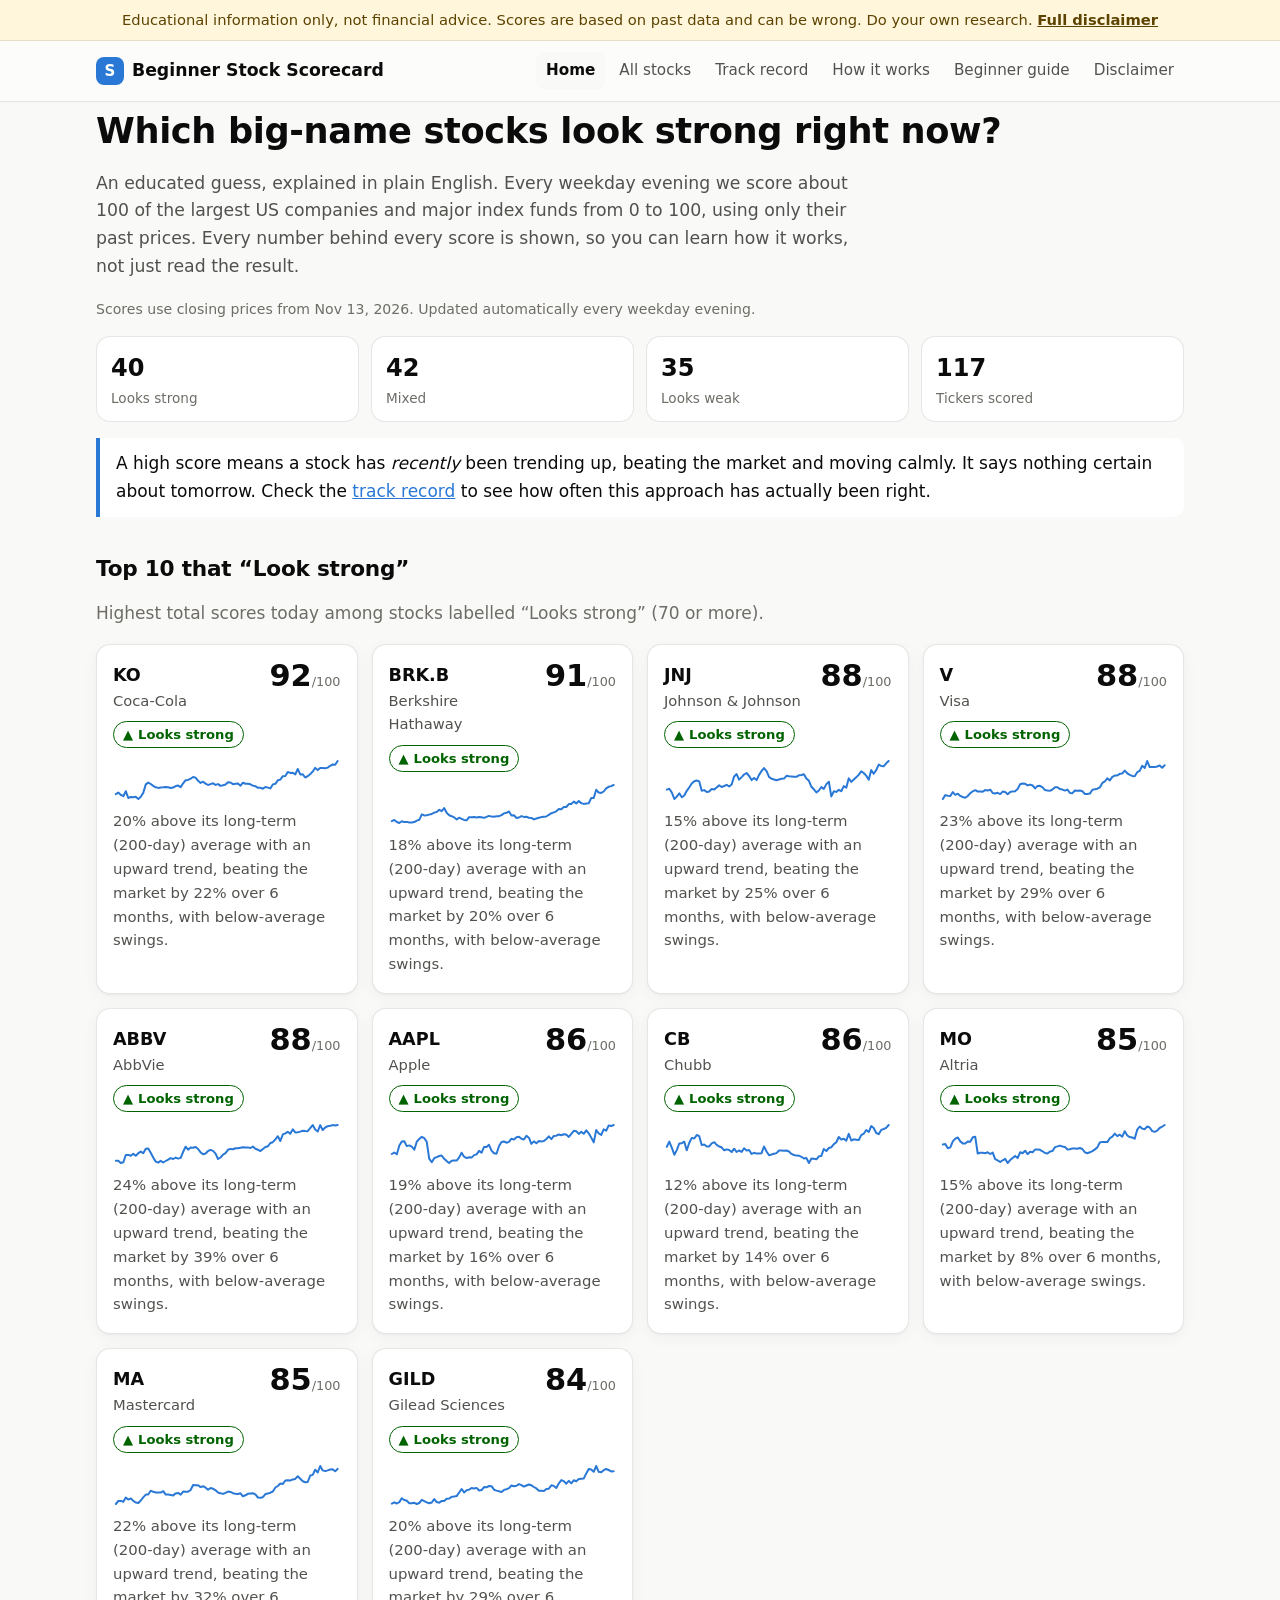
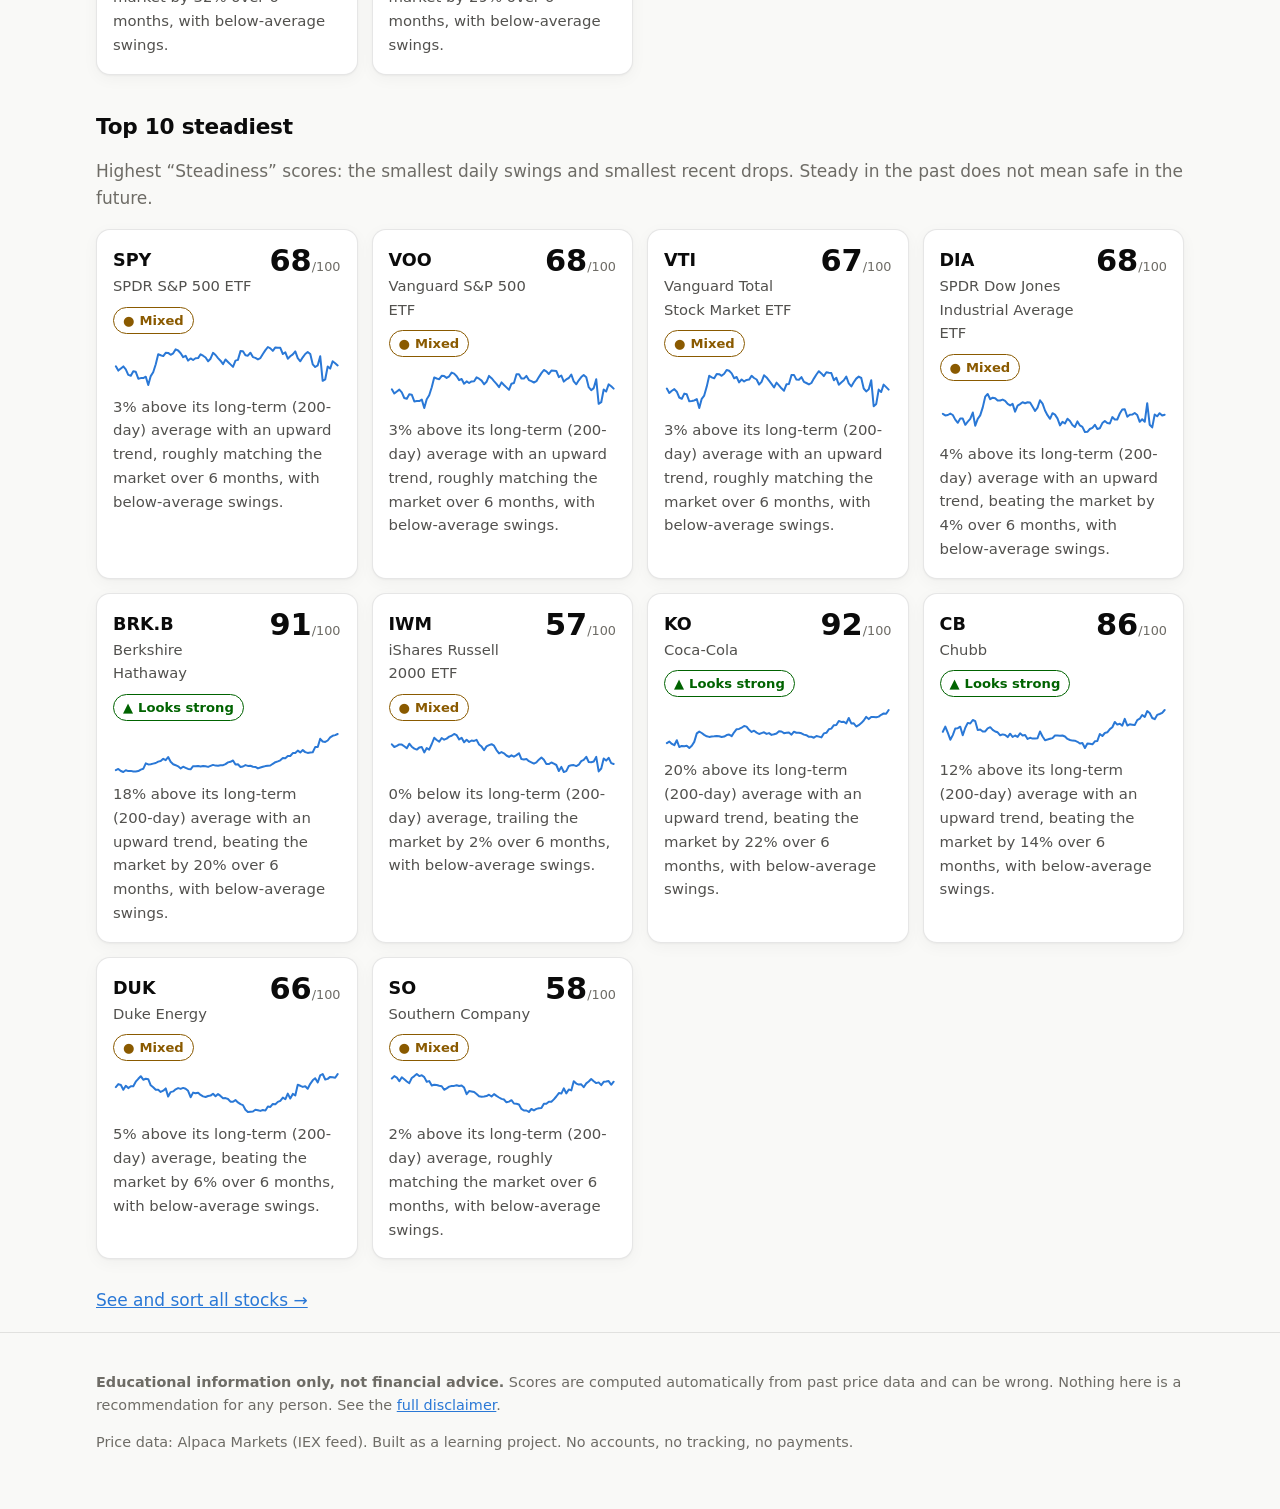
==== site/index.html @ bff0a10c "Beginner Stock Scorecard: scoring engine, static site, tests, daily workflow Co-Authored-By: Claude " ====
<!doctype html>
<html lang="en">
<head>
  <meta charset="utf-8">
  <meta name="viewport" content="width=device-width, initial-scale=1">
  <title>Beginner Stock Scorecard: an educational look at big-name stocks</title>
  <meta name="description" content="A free, transparent, educational scorecard of large US stocks and ETFs, explained in plain English for beginners.">
  <link rel="stylesheet" href="css/style.css">
</head>
<body data-page="home">
  <div class="disclaimer-banner" role="note">Educational information only, not financial advice. Scores are based on past data and can be wrong. Do your own research. <a href="disclaimer.html">Full disclaimer</a></div>
  <header id="site-header"></header>
  <main class="wrap">
    <h1>Which big-name stocks look strong right now?</h1>
    <p class="lede">An educated guess, explained in plain English. Every weekday evening we score about 100 of the largest
      US companies and major index funds from 0 to 100, using only their past prices. Every number behind every score
      is shown, so you can learn how it works, not just read the result.</p>
    <p class="muted small" data-asof></p>

    <div class="stats" id="stats"></div>

    <div class="callout">A high score means a stock has <em>recently</em> been trending up, beating the market and moving
      calmly. It says nothing certain about tomorrow. Check the <a href="track-record.html">track record</a> to see how
      often this approach has actually been right.</div>

    <h2>Top 10 that “Look strong”</h2>
    <p class="muted">Highest total scores today among stocks labelled “Looks strong” (70 or more).</p>
    <div class="grid" id="strong"></div>

    <h2>Top 10 steadiest</h2>
    <p class="muted">Highest “Steadiness” scores: the smallest daily swings and smallest recent drops. Steady in the
      past does not mean safe in the future.</p>
    <div class="grid" id="steady"></div>

    <p style="margin-top:28px"><a href="explore.html">See and sort all stocks →</a></p>
  </main>
  <footer id="site-footer"></footer>
  <script src="js/common.js"></script>
  <script src="js/home.js"></script>
</body>
</html>
---- site/css/style.css ----
:root {
  color-scheme: light;
  --page: #f9f9f7;
  --surface: #fcfcfb;
  --card: #ffffff;
  --ink: #0b0b0b;
  --ink-2: #52514e;
  --muted: #6e6c66;
  --grid: #e1e0d9;
  --axis: #c3c2b7;
  --border: rgba(11, 11, 11, 0.10);
  --accent: #2a78d6;
  --s1: #2a78d6;   /* price / main series */
  --s2: #eb6834;   /* 50-day average */
  --s3: #1baf7a;   /* 200-day average */
  --good: #0ca30c; --good-ink: #006300;
  --warn: #fab219; --warn-ink: #8a5a00;
  --bad: #d03b3b;  --bad-ink: #b02a2a;
  --banner-bg: #fff6dc; --banner-ink: #5c4300;
  --radius: 14px;
  --shadow: 0 1px 2px rgba(0,0,0,.04), 0 4px 16px rgba(0,0,0,.04);
  font-family: system-ui, -apple-system, "Segoe UI", Roboto, sans-serif;
}
@media (prefers-color-scheme: dark) {
  :root {
    color-scheme: dark;
    --page: #0d0d0d; --surface: #1a1a19; --card: #1a1a19;
    --ink: #f0efec; --ink-2: #c3c2b7; --muted: #9a988f;
    --grid: #2c2c2a; --axis: #383835; --border: rgba(255,255,255,0.10);
    --accent: #3987e5; --s1: #3987e5; --s2: #d95926; --s3: #199e70;
    --good-ink: #2fbf2f; --warn-ink: #fab219; --bad-ink: #e66767;
    --banner-bg: #2b2412; --banner-ink: #f3d68a;
    --shadow: none;
  }
}

* { box-sizing: border-box; }
html { -webkit-text-size-adjust: 100%; }
body { margin: 0; background: var(--page); color: var(--ink); line-height: 1.6; font-size: 17px; }
a { color: var(--accent); }
img, svg, canvas { max-width: 100%; }
h1, h2, h3 { line-height: 1.25; letter-spacing: -0.01em; }
h1 { font-size: clamp(1.6rem, 4vw, 2.2rem); margin: 0.2em 0 0.3em; }
h2 { font-size: 1.35rem; margin: 1.8em 0 0.6em; }
h3 { font-size: 1.1rem; margin: 1.2em 0 0.4em; }
.wrap { max-width: 1120px; margin: 0 auto; padding: 0 16px; }
.lede { color: var(--ink-2); font-size: 1.08rem; max-width: 70ch; }
.muted { color: var(--muted); }
.small { font-size: 0.88rem; }
.prose { max-width: 72ch; }
.prose li { margin: 0.3em 0; }

/* ---------- disclaimer banner ---------- */
.disclaimer-banner {
  background: var(--banner-bg); color: var(--banner-ink); font-size: 0.92rem;
  padding: 8px 16px; text-align: center; border-bottom: 1px solid var(--border);
}
.disclaimer-banner a { color: inherit; font-weight: 600; }
.demo-banner { background: var(--bad); color: #fff; text-align: center; padding: 8px 16px; font-weight: 700; }

/* ---------- header / nav ---------- */
.site-header { background: var(--surface); border-bottom: 1px solid var(--border); position: sticky; top: 0; z-index: 10; }
.site-header .wrap { display: flex; align-items: center; gap: 16px; min-height: 60px; flex-wrap: wrap; }
.brand { font-weight: 800; color: var(--ink); text-decoration: none; font-size: 1.08rem; display: flex; align-items: center; gap: 8px; }
.brand-mark { width: 28px; height: 28px; border-radius: 8px; background: var(--accent); color: #fff; display: grid; place-items: center; font-size: 15px; }
.nav { display: flex; gap: 4px; flex-wrap: wrap; margin-left: auto; }
.nav a { color: var(--ink-2); text-decoration: none; padding: 6px 10px; border-radius: 8px; font-size: 0.95rem; }
.nav a:hover { background: var(--page); color: var(--ink); }
.nav a.active { color: var(--ink); background: var(--page); font-weight: 600; }
.nav-toggle { display: none; margin-left: auto; background: none; border: 1px solid var(--border); color: var(--ink);
  border-radius: 8px; padding: 6px 10px; font-size: 1rem; }
@media (max-width: 760px) {
  .nav-toggle { display: block; }
  .nav { display: none; width: 100%; flex-direction: column; padding-bottom: 10px; }
  .nav.open { display: flex; }
}

main { padding: 20px 0 48px; }
footer { border-top: 1px solid var(--border); padding: 24px 0 40px; color: var(--muted); font-size: 0.9rem; }

/* ---------- cards ---------- */
.grid { display: grid; gap: 14px; grid-template-columns: repeat(auto-fill, minmax(260px, 1fr)); }
.card {
  background: var(--card); border: 1px solid var(--border); border-radius: var(--radius); padding: 16px;
  box-shadow: var(--shadow); color: inherit; text-decoration: none; display: block;
}
a.card:hover { border-color: var(--accent); }
.card-top { display: flex; justify-content: space-between; align-items: flex-start; gap: 10px; }
.card .ticker { font-weight: 800; font-size: 1.1rem; }
.card .name { color: var(--ink-2); font-size: 0.92rem; }
.score-num { font-size: 1.9rem; font-weight: 800; line-height: 1; text-align: right; }
.score-num small { font-size: 0.8rem; color: var(--muted); font-weight: 500; }
.card .reason { font-size: 0.93rem; color: var(--ink-2); margin: 8px 0 0; }
.spark { display: block; width: 100%; height: 44px; margin-top: 10px; }

.badge { display: inline-flex; align-items: center; gap: 5px; font-size: 0.82rem; font-weight: 700;
  padding: 2px 9px; border-radius: 999px; border: 1px solid currentColor; white-space: nowrap; }
.badge.strong { color: var(--good-ink); }
.badge.mixed { color: var(--warn-ink); }
.badge.weak { color: var(--bad-ink); }

.stats { display: grid; gap: 12px; grid-template-columns: repeat(auto-fit, minmax(150px, 1fr)); margin: 16px 0; }
.stat { background: var(--card); border: 1px solid var(--border); border-radius: var(--radius); padding: 12px 14px; }
.stat .v { font-size: 1.5rem; font-weight: 800; }
.stat .k { color: var(--muted); font-size: 0.85rem; }

/* ---------- score breakdown bars ---------- */
.part { margin: 14px 0; }
.part-head { display: flex; justify-content: space-between; gap: 10px; font-weight: 600; }
.bar { height: 12px; background: var(--grid); border-radius: 6px; overflow: hidden; margin: 6px 0; }
.bar > span { display: block; height: 100%; background: var(--s1); border-radius: 6px; }
.part p { margin: 4px 0; color: var(--ink-2); font-size: 0.93rem; }

/* ---------- charts ---------- */
.chart-box { background: var(--card); border: 1px solid var(--border); border-radius: var(--radius); padding: 14px; }
.chart-box canvas { width: 100% !important; }
.legend { display: flex; gap: 16px; flex-wrap: wrap; font-size: 0.88rem; color: var(--ink-2); margin-bottom: 8px; }
.legend i { display: inline-block; width: 14px; height: 3px; border-radius: 2px; vertical-align: middle; margin-right: 6px; }
.two-col { display: grid; gap: 18px; grid-template-columns: 1fr; }
@media (min-width: 900px) { .two-col { grid-template-columns: 3fr 2fr; } }

/* ---------- table ---------- */
.controls { display: flex; gap: 10px; flex-wrap: wrap; margin: 12px 0; }
.controls input, .controls select {
  font: inherit; font-size: 0.95rem; padding: 8px 10px; border-radius: 10px; border: 1px solid var(--border);
  background: var(--card); color: var(--ink); min-width: 0;
}
.controls input { flex: 1 1 220px; }
.table-wrap { overflow-x: auto; background: var(--card); border: 1px solid var(--border); border-radius: var(--radius); }
table { border-collapse: collapse; width: 100%; font-size: 0.93rem; }
th, td { padding: 9px 12px; text-align: left; border-bottom: 1px solid var(--grid); white-space: nowrap; }
td.num, th.num { text-align: right; font-variant-numeric: tabular-nums; }
th { font-size: 0.82rem; color: var(--muted); font-weight: 600; text-transform: uppercase; letter-spacing: 0.03em; }
th button { all: unset; cursor: pointer; }
th button:hover { color: var(--ink); }
th button:focus-visible { outline: 2px solid var(--accent); outline-offset: 2px; }
tbody tr:hover { background: var(--page); }
.pos { color: var(--good-ink); } .neg { color: var(--bad-ink); }

.callout { border-left: 4px solid var(--accent); background: var(--card); padding: 12px 16px; border-radius: 0 10px 10px 0; margin: 16px 0; }
.callout.warn { border-left-color: var(--bad); }
.pill-row { display: flex; gap: 8px; flex-wrap: wrap; }
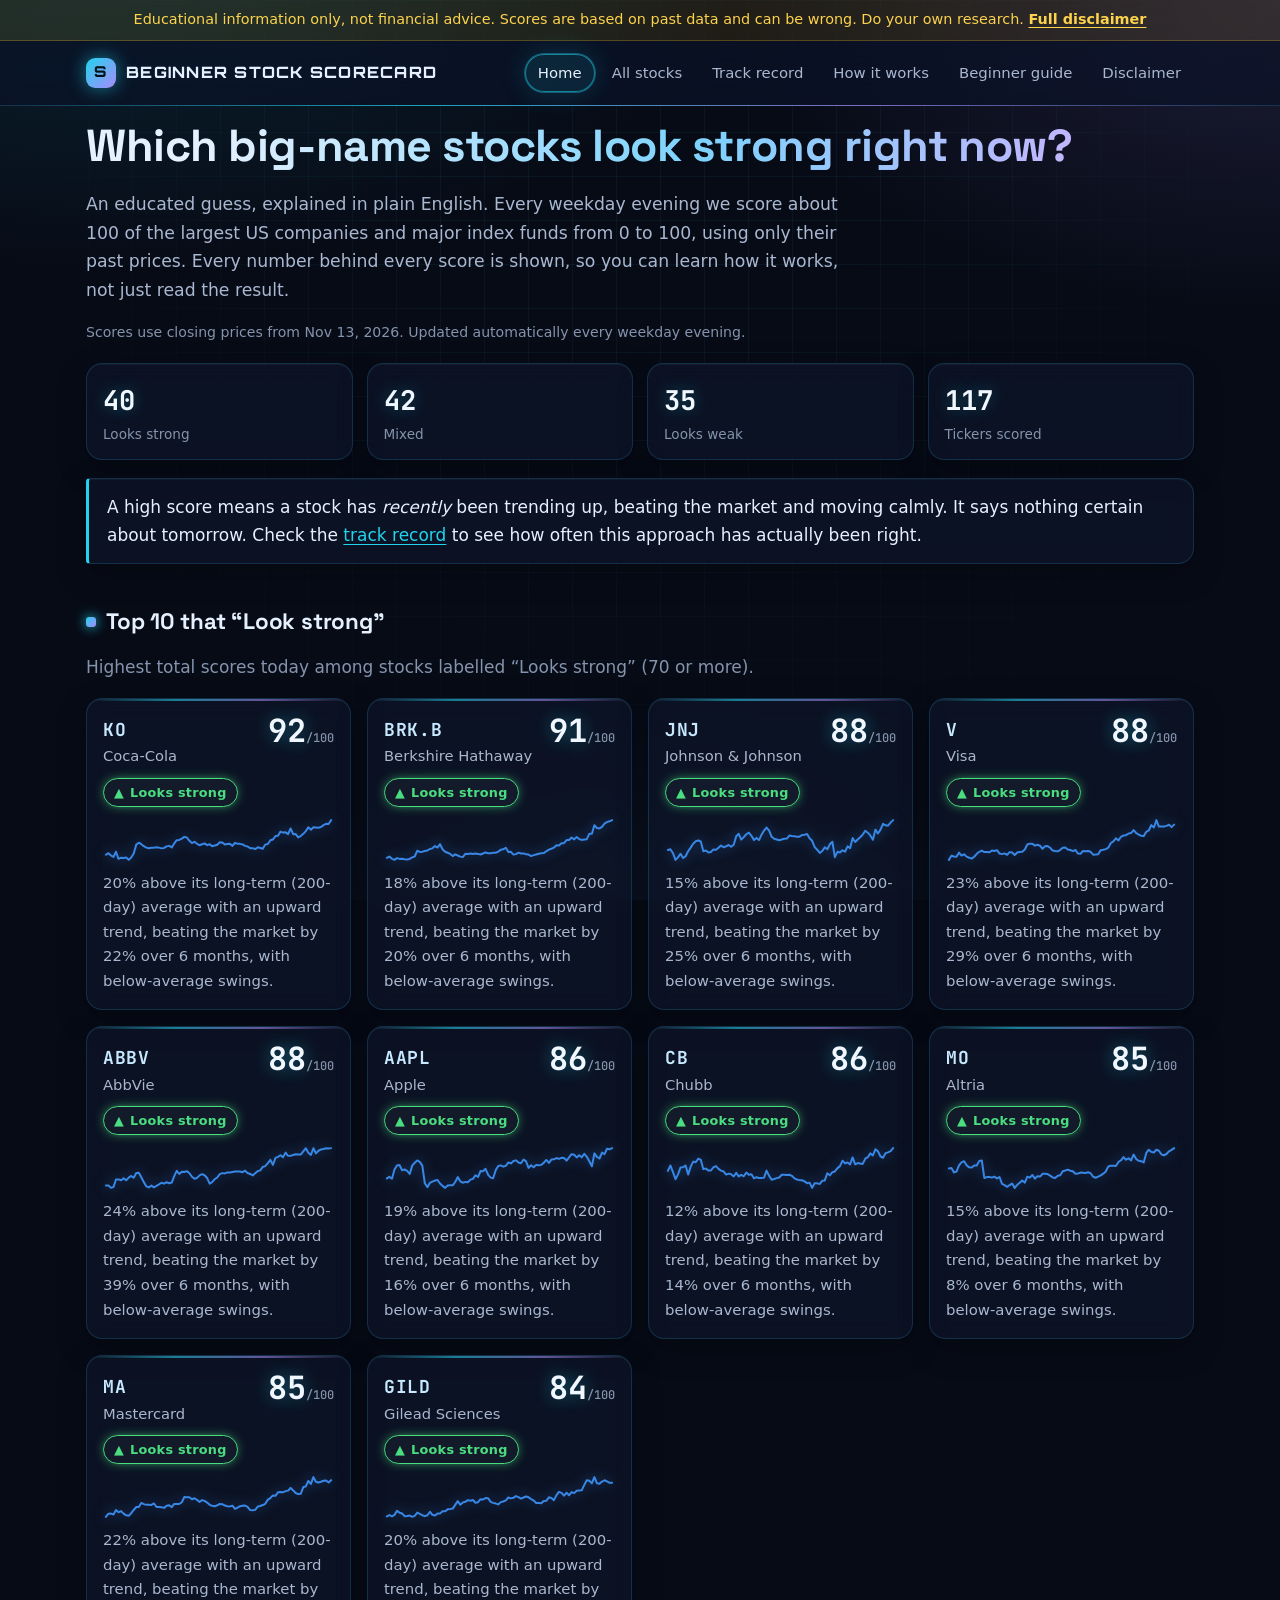
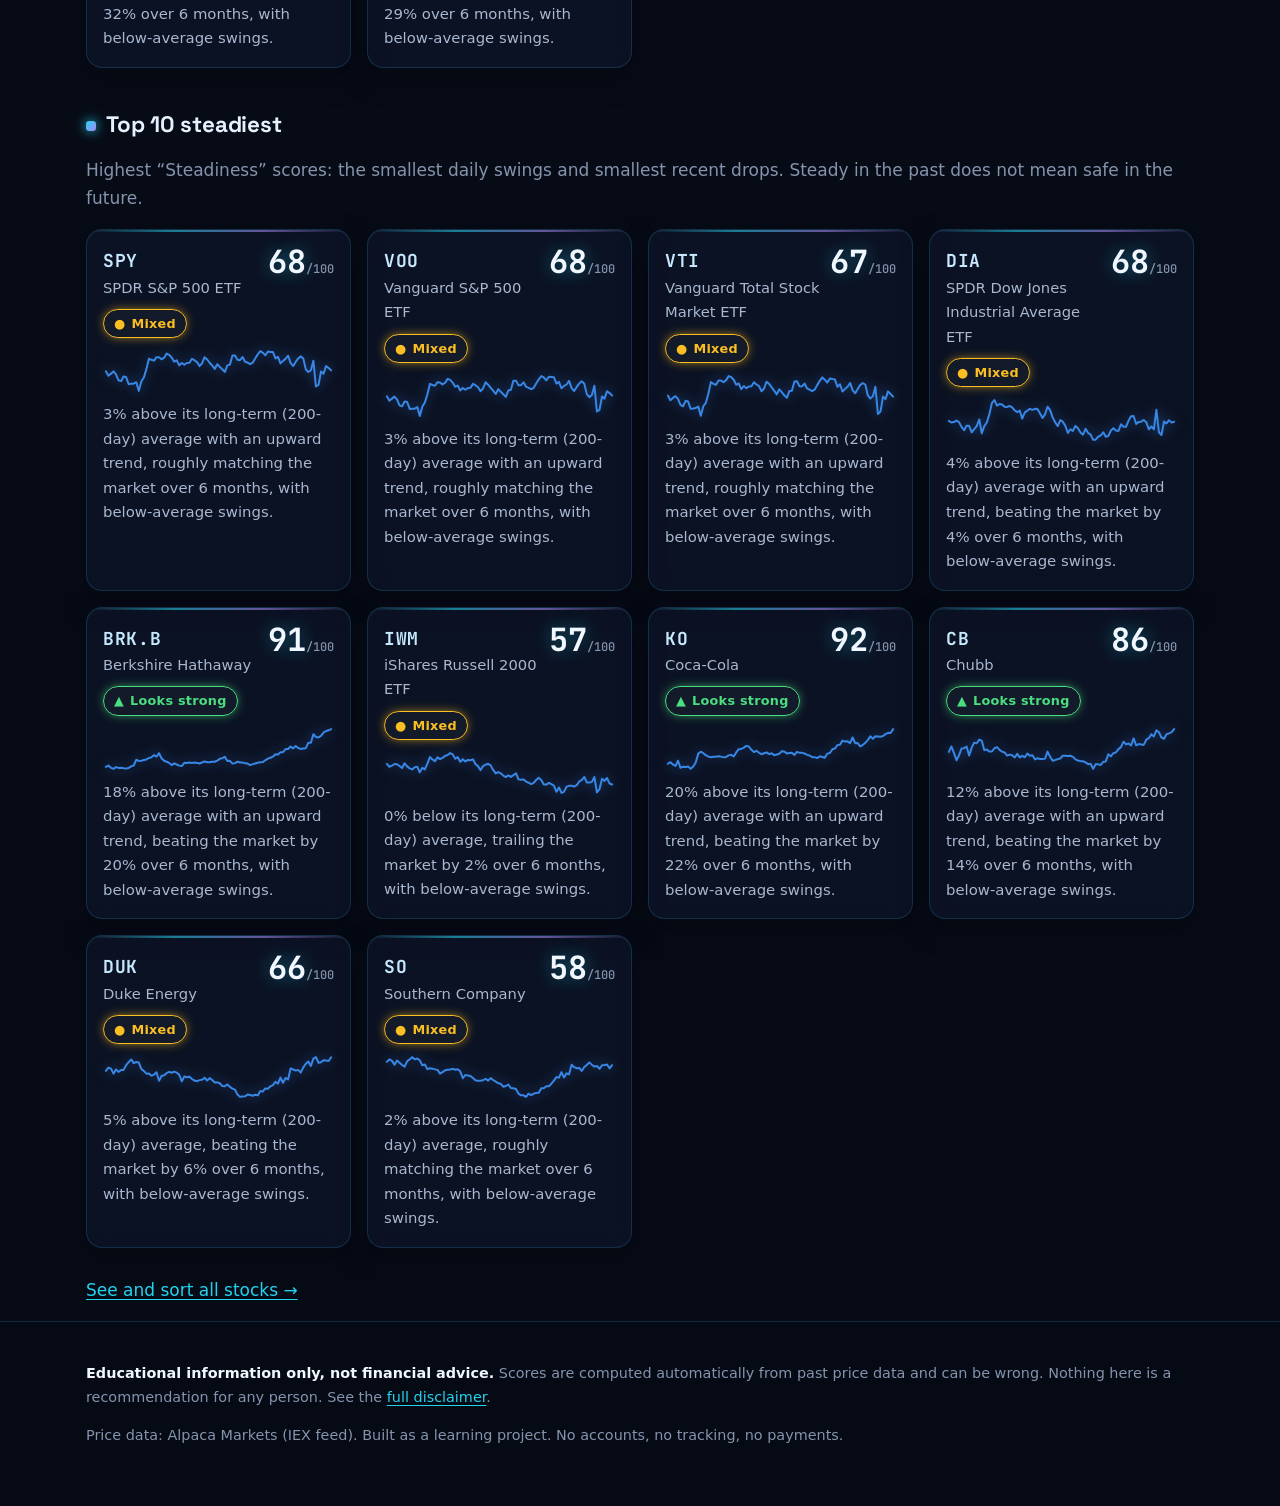
==== commit bcd54c3e: "Version CSS/JS links so visitors get design updates Co-Authored-By: Claude Opus 5.5 <noreply@anthrop" ====
--- a/site/index.html
+++ b/site/index.html
@@ -5,7 +5,8 @@
   <meta name="viewport" content="width=device-width, initial-scale=1">
   <title>Beginner Stock Scorecard: an educational look at big-name stocks</title>
   <meta name="description" content="A free, transparent, educational scorecard of large US stocks and ETFs, explained in plain English for beginners.">
-  <link rel="stylesheet" href="css/style.css">
+  <link rel="icon" href="favicon.svg" type="image/svg+xml">
+  <link rel="stylesheet" href="css/style.css?v=2">
 </head>
 <body data-page="home">
   <div class="disclaimer-banner" role="note">Educational information only, not financial advice. Scores are based on past data and can be wrong. Do your own research. <a href="disclaimer.html">Full disclaimer</a></div>
@@ -35,7 +36,7 @@
     <p style="margin-top:28px"><a href="explore.html">See and sort all stocks →</a></p>
   </main>
   <footer id="site-footer"></footer>
-  <script src="js/common.js"></script>
-  <script src="js/home.js"></script>
+  <script src="js/common.js?v=2"></script>
+  <script src="js/home.js?v=2"></script>
 </body>
 </html>
--- a/site/css/style.css
+++ b/site/css/style.css
@@ -1,142 +1,214 @@
+/* Futuristic theme: dark glass, neon edges. Data colors stay on the validated palette. */
+@import url("https://fonts.googleapis.com/css2?family=Orbitron:wght@600;800&family=Space+Grotesk:wght@500;700&family=JetBrains+Mono:wght@500;700&display=swap");
+
 :root {
-  color-scheme: light;
-  --page: #f9f9f7;
-  --surface: #fcfcfb;
-  --card: #ffffff;
-  --ink: #0b0b0b;
-  --ink-2: #52514e;
-  --muted: #6e6c66;
-  --grid: #e1e0d9;
-  --axis: #c3c2b7;
-  --border: rgba(11, 11, 11, 0.10);
-  --accent: #2a78d6;
-  --s1: #2a78d6;   /* price / main series */
-  --s2: #eb6834;   /* 50-day average */
-  --s3: #1baf7a;   /* 200-day average */
-  --good: #0ca30c; --good-ink: #006300;
-  --warn: #fab219; --warn-ink: #8a5a00;
-  --bad: #d03b3b;  --bad-ink: #b02a2a;
-  --banner-bg: #fff6dc; --banner-ink: #5c4300;
-  --radius: 14px;
-  --shadow: 0 1px 2px rgba(0,0,0,.04), 0 4px 16px rgba(0,0,0,.04);
-  font-family: system-ui, -apple-system, "Segoe UI", Roboto, sans-serif;
-}
-@media (prefers-color-scheme: dark) {
-  :root {
-    color-scheme: dark;
-    --page: #0d0d0d; --surface: #1a1a19; --card: #1a1a19;
-    --ink: #f0efec; --ink-2: #c3c2b7; --muted: #9a988f;
-    --grid: #2c2c2a; --axis: #383835; --border: rgba(255,255,255,0.10);
-    --accent: #3987e5; --s1: #3987e5; --s2: #d95926; --s3: #199e70;
-    --good-ink: #2fbf2f; --warn-ink: #fab219; --bad-ink: #e66767;
-    --banner-bg: #2b2412; --banner-ink: #f3d68a;
-    --shadow: none;
-  }
+  color-scheme: dark;
+  --page: #070b16;
+  --surface: rgba(12, 19, 38, 0.72);
+  --card: rgba(15, 23, 44, 0.62);
+  --card-solid: #0f172c;
+  --ink: #e6f1ff;
+  --ink-2: #a9b8d0;
+  --muted: #8494ad;
+  --grid: rgba(148, 163, 184, 0.14);
+  --axis: rgba(148, 163, 184, 0.32);
+  --border: rgba(56, 189, 248, 0.18);
+  --border-strong: rgba(34, 211, 238, 0.55);
+  --accent: #22d3ee;      /* neon cyan: links, focus, decoration */
+  --accent-2: #a78bfa;    /* neon violet: decoration */
+  --glow: 0 0 0 1px rgba(34, 211, 238, 0.35), 0 0 28px rgba(34, 211, 238, 0.18);
+  /* chart series: validated dark-mode palette steps */
+  --s1: #3987e5;   /* price / main series */
+  --s2: #d95926;   /* 50-day average */
+  --s3: #199e70;   /* 200-day average */
+  --good: #0ca30c; --good-ink: #4ade80;
+  --warn: #fab219; --warn-ink: #fbbf24;
+  --bad: #d03b3b;  --bad-ink: #f87171;
+  --banner-bg: rgba(251, 191, 36, 0.10); --banner-ink: #fcd34d;
+  --radius: 16px;
+  --font-body: system-ui, -apple-system, "Segoe UI", Roboto, sans-serif;
+  --font-head: "Space Grotesk", var(--font-body);
+  --font-brand: "Orbitron", var(--font-head);
+  --font-num: "JetBrains Mono", ui-monospace, "Cascadia Mono", Consolas, monospace;
+  font-family: var(--font-body);
 }
 
 * { box-sizing: border-box; }
 html { -webkit-text-size-adjust: 100%; }
-body { margin: 0; background: var(--page); color: var(--ink); line-height: 1.6; font-size: 17px; }
-a { color: var(--accent); }
+body {
+  margin: 0; color: var(--ink); line-height: 1.65; font-size: 17px; min-height: 100vh;
+  background:
+    radial-gradient(1100px 600px at 8% -10%, rgba(34, 211, 238, 0.14), transparent 60%),
+    radial-gradient(900px 520px at 100% 0%, rgba(167, 139, 250, 0.14), transparent 60%),
+    radial-gradient(800px 600px at 50% 120%, rgba(57, 135, 229, 0.10), transparent 60%),
+    var(--page);
+  background-attachment: fixed;
+}
+/* faint holographic grid */
+body::before {
+  content: ""; position: fixed; inset: 0; pointer-events: none; z-index: -1;
+  background-image:
+    linear-gradient(rgba(56, 189, 248, 0.06) 1px, transparent 1px),
+    linear-gradient(90deg, rgba(56, 189, 248, 0.06) 1px, transparent 1px);
+  background-size: 44px 44px;
+  mask-image: radial-gradient(ellipse at 50% 0%, #000 30%, transparent 75%);
+  -webkit-mask-image: radial-gradient(ellipse at 50% 0%, #000 30%, transparent 75%);
+}
+a { color: var(--accent); text-underline-offset: 3px; }
+a:hover { text-shadow: 0 0 12px rgba(34, 211, 238, 0.6); }
+:focus-visible { outline: 2px solid var(--accent); outline-offset: 3px; border-radius: 6px; }
 img, svg, canvas { max-width: 100%; }
-h1, h2, h3 { line-height: 1.25; letter-spacing: -0.01em; }
-h1 { font-size: clamp(1.6rem, 4vw, 2.2rem); margin: 0.2em 0 0.3em; }
-h2 { font-size: 1.35rem; margin: 1.8em 0 0.6em; }
-h3 { font-size: 1.1rem; margin: 1.2em 0 0.4em; }
-.wrap { max-width: 1120px; margin: 0 auto; padding: 0 16px; }
+h1, h2, h3 { font-family: var(--font-head); line-height: 1.2; letter-spacing: -0.01em; }
+h1 {
+  font-size: clamp(1.8rem, 4.6vw, 2.8rem); margin: 0.3em 0 0.35em; color: var(--ink);
+  background: linear-gradient(92deg, #e6f1ff 10%, #7dd3fc 55%, #c4b5fd 90%);
+  -webkit-background-clip: text; background-clip: text; -webkit-text-fill-color: transparent;
+}
+h2 { font-size: 1.4rem; margin: 2em 0 0.6em; display: flex; align-items: center; gap: 10px; }
+h2::before {
+  content: ""; width: 10px; height: 10px; border-radius: 3px; flex: none;
+  background: linear-gradient(135deg, var(--accent), var(--accent-2)); box-shadow: 0 0 12px var(--accent);
+}
+h3 { font-size: 1.12rem; margin: 1.3em 0 0.4em; color: #c7e9ff; }
+.wrap { max-width: 1140px; margin: 0 auto; padding: 0 16px; }
 .lede { color: var(--ink-2); font-size: 1.08rem; max-width: 70ch; }
 .muted { color: var(--muted); }
 .small { font-size: 0.88rem; }
-.prose { max-width: 72ch; }
-.prose li { margin: 0.3em 0; }
+.prose { max-width: 74ch; }
+.prose li { margin: 0.35em 0; }
+strong { color: #f1f7ff; }
 
 /* ---------- disclaimer banner ---------- */
 .disclaimer-banner {
-  background: var(--banner-bg); color: var(--banner-ink); font-size: 0.92rem;
-  padding: 8px 16px; text-align: center; border-bottom: 1px solid var(--border);
-}
-.disclaimer-banner a { color: inherit; font-weight: 600; }
+  background: var(--banner-bg); color: var(--banner-ink); font-size: 0.9rem;
+  padding: 8px 16px; text-align: center; border-bottom: 1px solid rgba(251, 191, 36, 0.25);
+  backdrop-filter: blur(8px);
+}
+.disclaimer-banner a { color: inherit; font-weight: 700; }
 .demo-banner { background: var(--bad); color: #fff; text-align: center; padding: 8px 16px; font-weight: 700; }
 
 /* ---------- header / nav ---------- */
-.site-header { background: var(--surface); border-bottom: 1px solid var(--border); position: sticky; top: 0; z-index: 10; }
-.site-header .wrap { display: flex; align-items: center; gap: 16px; min-height: 60px; flex-wrap: wrap; }
-.brand { font-weight: 800; color: var(--ink); text-decoration: none; font-size: 1.08rem; display: flex; align-items: center; gap: 8px; }
-.brand-mark { width: 28px; height: 28px; border-radius: 8px; background: var(--accent); color: #fff; display: grid; place-items: center; font-size: 15px; }
+.site-header {
+  background: var(--surface); border-bottom: 1px solid var(--border); position: sticky; top: 0; z-index: 10;
+  backdrop-filter: blur(14px) saturate(140%); -webkit-backdrop-filter: blur(14px) saturate(140%);
+}
+.site-header::after {
+  content: ""; position: absolute; left: 0; right: 0; bottom: -1px; height: 1px;
+  background: linear-gradient(90deg, transparent, var(--accent), var(--accent-2), transparent); opacity: 0.7;
+}
+.site-header .wrap { display: flex; align-items: center; gap: 16px; min-height: 64px; flex-wrap: wrap; }
+.brand {
+  font-family: var(--font-brand); font-weight: 800; color: var(--ink); text-decoration: none;
+  font-size: 0.98rem; letter-spacing: 0.08em; text-transform: uppercase; display: flex; align-items: center; gap: 10px;
+}
+.brand:hover { text-shadow: none; }
+.brand-mark {
+  width: 30px; height: 30px; border-radius: 9px; color: #04121a; display: grid; place-items: center; font-size: 15px;
+  background: linear-gradient(135deg, var(--accent), var(--accent-2)); box-shadow: 0 0 18px rgba(34, 211, 238, 0.55);
+}
 .nav { display: flex; gap: 4px; flex-wrap: wrap; margin-left: auto; }
-.nav a { color: var(--ink-2); text-decoration: none; padding: 6px 10px; border-radius: 8px; font-size: 0.95rem; }
-.nav a:hover { background: var(--page); color: var(--ink); }
-.nav a.active { color: var(--ink); background: var(--page); font-weight: 600; }
-.nav-toggle { display: none; margin-left: auto; background: none; border: 1px solid var(--border); color: var(--ink);
-  border-radius: 8px; padding: 6px 10px; font-size: 1rem; }
+.nav a {
+  color: var(--ink-2); text-decoration: none; padding: 6px 12px; border-radius: 999px; font-size: 0.93rem;
+  border: 1px solid transparent; transition: color .15s, border-color .15s, background .15s;
+}
+.nav a:hover { color: var(--ink); border-color: var(--border); background: rgba(34, 211, 238, 0.06); text-shadow: none; }
+.nav a.active { color: var(--ink); border-color: var(--border-strong); background: rgba(34, 211, 238, 0.10); box-shadow: var(--glow); }
+.nav-toggle {
+  display: none; margin-left: auto; background: rgba(34, 211, 238, 0.08); border: 1px solid var(--border-strong);
+  color: var(--ink); border-radius: 10px; padding: 6px 12px; font: inherit; font-size: 0.95rem;
+}
 @media (max-width: 760px) {
-  .nav-toggle { display: block; }
-  .nav { display: none; width: 100%; flex-direction: column; padding-bottom: 10px; }
+  .site-header .wrap { flex-wrap: wrap; gap: 10px; }
+  .brand { flex: 1 1 0; min-width: 0; font-size: 0.8rem; letter-spacing: 0.05em; line-height: 1.3; }
+  .nav-toggle { display: block; flex: none; }
+  .nav { display: none; width: 100%; flex-direction: column; padding-bottom: 12px; }
   .nav.open { display: flex; }
 }
 
-main { padding: 20px 0 48px; }
-footer { border-top: 1px solid var(--border); padding: 24px 0 40px; color: var(--muted); font-size: 0.9rem; }
-
-/* ---------- cards ---------- */
-.grid { display: grid; gap: 14px; grid-template-columns: repeat(auto-fill, minmax(260px, 1fr)); }
-.card {
-  background: var(--card); border: 1px solid var(--border); border-radius: var(--radius); padding: 16px;
-  box-shadow: var(--shadow); color: inherit; text-decoration: none; display: block;
-}
-a.card:hover { border-color: var(--accent); }
+main { padding: 22px 0 56px; }
+footer { border-top: 1px solid var(--border); padding: 26px 0 44px; color: var(--muted); font-size: 0.9rem; background: rgba(7, 11, 22, 0.6); }
+
+/* ---------- glass cards ---------- */
+.grid { display: grid; gap: 16px; grid-template-columns: repeat(auto-fill, minmax(262px, 1fr)); }
+.card, .stat, .chart-box, .table-wrap, .callout {
+  background: var(--card); border: 1px solid var(--border); border-radius: var(--radius);
+  backdrop-filter: blur(10px); -webkit-backdrop-filter: blur(10px);
+  box-shadow: inset 0 1px 0 rgba(255, 255, 255, 0.04), 0 10px 30px rgba(0, 0, 0, 0.25);
+}
+.card { padding: 16px; color: inherit; text-decoration: none; display: block; position: relative; overflow: hidden; }
+.card::before {
+  content: ""; position: absolute; inset: 0 0 auto 0; height: 2px;
+  background: linear-gradient(90deg, transparent, var(--accent), var(--accent-2), transparent); opacity: 0.55;
+}
+a.card { transition: transform .18s ease, border-color .18s ease, box-shadow .18s ease; }
+a.card:hover { border-color: var(--border-strong); box-shadow: var(--glow); transform: translateY(-3px); text-shadow: none; }
 .card-top { display: flex; justify-content: space-between; align-items: flex-start; gap: 10px; }
-.card .ticker { font-weight: 800; font-size: 1.1rem; }
+.card .ticker { font-family: var(--font-num); font-weight: 700; font-size: 1.12rem; letter-spacing: 0.04em; color: #c7e9ff; }
 .card .name { color: var(--ink-2); font-size: 0.92rem; }
-.score-num { font-size: 1.9rem; font-weight: 800; line-height: 1; text-align: right; }
-.score-num small { font-size: 0.8rem; color: var(--muted); font-weight: 500; }
+.score-num {
+  font-family: var(--font-num); font-size: 2rem; font-weight: 700; line-height: 1; text-align: right; color: #f1f7ff;
+  text-shadow: 0 0 18px rgba(34, 211, 238, 0.45);
+}
+.score-num small { font-size: 0.75rem; color: var(--muted); font-weight: 500; text-shadow: none; }
 .card .reason { font-size: 0.93rem; color: var(--ink-2); margin: 8px 0 0; }
-.spark { display: block; width: 100%; height: 44px; margin-top: 10px; }
-
-.badge { display: inline-flex; align-items: center; gap: 5px; font-size: 0.82rem; font-weight: 700;
-  padding: 2px 9px; border-radius: 999px; border: 1px solid currentColor; white-space: nowrap; }
+.spark { display: block; width: 100%; height: 46px; margin-top: 10px; filter: drop-shadow(0 0 6px rgba(57, 135, 229, 0.55)); }
+
+.badge {
+  display: inline-flex; align-items: center; gap: 6px; font-size: 0.8rem; font-weight: 700; letter-spacing: 0.02em;
+  padding: 3px 10px; border-radius: 999px; border: 1px solid currentColor; white-space: nowrap;
+  background: rgba(255, 255, 255, 0.03); box-shadow: 0 0 12px -3px currentColor;
+}
 .badge.strong { color: var(--good-ink); }
 .badge.mixed { color: var(--warn-ink); }
 .badge.weak { color: var(--bad-ink); }
 
-.stats { display: grid; gap: 12px; grid-template-columns: repeat(auto-fit, minmax(150px, 1fr)); margin: 16px 0; }
-.stat { background: var(--card); border: 1px solid var(--border); border-radius: var(--radius); padding: 12px 14px; }
-.stat .v { font-size: 1.5rem; font-weight: 800; }
+.stats { display: grid; gap: 14px; grid-template-columns: repeat(auto-fit, minmax(150px, 1fr)); margin: 18px 0; }
+.stat { padding: 14px 16px; }
+.stat .v { font-family: var(--font-num); font-size: 1.7rem; font-weight: 700; color: #f1f7ff; text-shadow: 0 0 16px rgba(34, 211, 238, 0.35); }
 .stat .k { color: var(--muted); font-size: 0.85rem; }
 
 /* ---------- score breakdown bars ---------- */
-.part { margin: 14px 0; }
+.part { margin: 16px 0; }
 .part-head { display: flex; justify-content: space-between; gap: 10px; font-weight: 600; }
-.bar { height: 12px; background: var(--grid); border-radius: 6px; overflow: hidden; margin: 6px 0; }
-.bar > span { display: block; height: 100%; background: var(--s1); border-radius: 6px; }
+.part-head > span:last-child { font-family: var(--font-num); }
+.bar { height: 10px; background: rgba(148, 163, 184, 0.14); border-radius: 6px; overflow: hidden; margin: 7px 0; }
+.bar > span { display: block; height: 100%; background: var(--accent); border-radius: 6px; box-shadow: 0 0 12px rgba(34, 211, 238, 0.7); }
 .part p { margin: 4px 0; color: var(--ink-2); font-size: 0.93rem; }
 
 /* ---------- charts ---------- */
-.chart-box { background: var(--card); border: 1px solid var(--border); border-radius: var(--radius); padding: 14px; }
+.chart-box { padding: 16px; }
 .chart-box canvas { width: 100% !important; }
 .legend { display: flex; gap: 16px; flex-wrap: wrap; font-size: 0.88rem; color: var(--ink-2); margin-bottom: 8px; }
-.legend i { display: inline-block; width: 14px; height: 3px; border-radius: 2px; vertical-align: middle; margin-right: 6px; }
-.two-col { display: grid; gap: 18px; grid-template-columns: 1fr; }
+.legend i { display: inline-block; width: 16px; height: 3px; border-radius: 2px; vertical-align: middle; margin-right: 6px; box-shadow: 0 0 6px currentColor; }
+.two-col { display: grid; gap: 20px; grid-template-columns: 1fr; }
 @media (min-width: 900px) { .two-col { grid-template-columns: 3fr 2fr; } }
 
 /* ---------- table ---------- */
-.controls { display: flex; gap: 10px; flex-wrap: wrap; margin: 12px 0; }
+.controls { display: flex; gap: 10px; flex-wrap: wrap; margin: 14px 0; }
 .controls input, .controls select {
-  font: inherit; font-size: 0.95rem; padding: 8px 10px; border-radius: 10px; border: 1px solid var(--border);
-  background: var(--card); color: var(--ink); min-width: 0;
-}
+  font: inherit; font-size: 0.95rem; padding: 9px 12px; border-radius: 12px; border: 1px solid var(--border);
+  background: rgba(12, 19, 38, 0.8); color: var(--ink); min-width: 0;
+}
+.controls input:focus, .controls select:focus { outline: none; border-color: var(--border-strong); box-shadow: var(--glow); }
 .controls input { flex: 1 1 220px; }
-.table-wrap { overflow-x: auto; background: var(--card); border: 1px solid var(--border); border-radius: var(--radius); }
+.controls select option { background: var(--card-solid); }
+.table-wrap { overflow-x: auto; }
 table { border-collapse: collapse; width: 100%; font-size: 0.93rem; }
-th, td { padding: 9px 12px; text-align: left; border-bottom: 1px solid var(--grid); white-space: nowrap; }
-td.num, th.num { text-align: right; font-variant-numeric: tabular-nums; }
-th { font-size: 0.82rem; color: var(--muted); font-weight: 600; text-transform: uppercase; letter-spacing: 0.03em; }
+th, td { padding: 10px 12px; text-align: left; border-bottom: 1px solid var(--grid); white-space: nowrap; }
+td.num, th.num { text-align: right; font-family: var(--font-num); font-variant-numeric: tabular-nums; font-size: 0.9rem; }
+th { font-family: var(--font-num); font-size: 0.74rem; color: #7dd3fc; font-weight: 500; text-transform: uppercase; letter-spacing: 0.08em; }
 th button { all: unset; cursor: pointer; }
 th button:hover { color: var(--ink); }
 th button:focus-visible { outline: 2px solid var(--accent); outline-offset: 2px; }
-tbody tr:hover { background: var(--page); }
+tbody tr { transition: background .12s; }
+tbody tr:hover { background: rgba(34, 211, 238, 0.06); }
 .pos { color: var(--good-ink); } .neg { color: var(--bad-ink); }
 
-.callout { border-left: 4px solid var(--accent); background: var(--card); padding: 12px 16px; border-radius: 0 10px 10px 0; margin: 16px 0; }
-.callout.warn { border-left-color: var(--bad); }
-.pill-row { display: flex; gap: 8px; flex-wrap: wrap; }
+.callout { border-left: 3px solid var(--accent); padding: 14px 18px; margin: 18px 0; border-radius: 4px var(--radius) var(--radius) 4px; }
+.callout.warn { border-left-color: var(--bad-ink); }
+.pill-row { display: flex; gap: 8px; flex-wrap: wrap; align-items: center; }
+
+@media (prefers-reduced-motion: reduce) {
+  *, *::before, *::after { transition: none !important; }
+  a.card:hover { transform: none; }
+}
